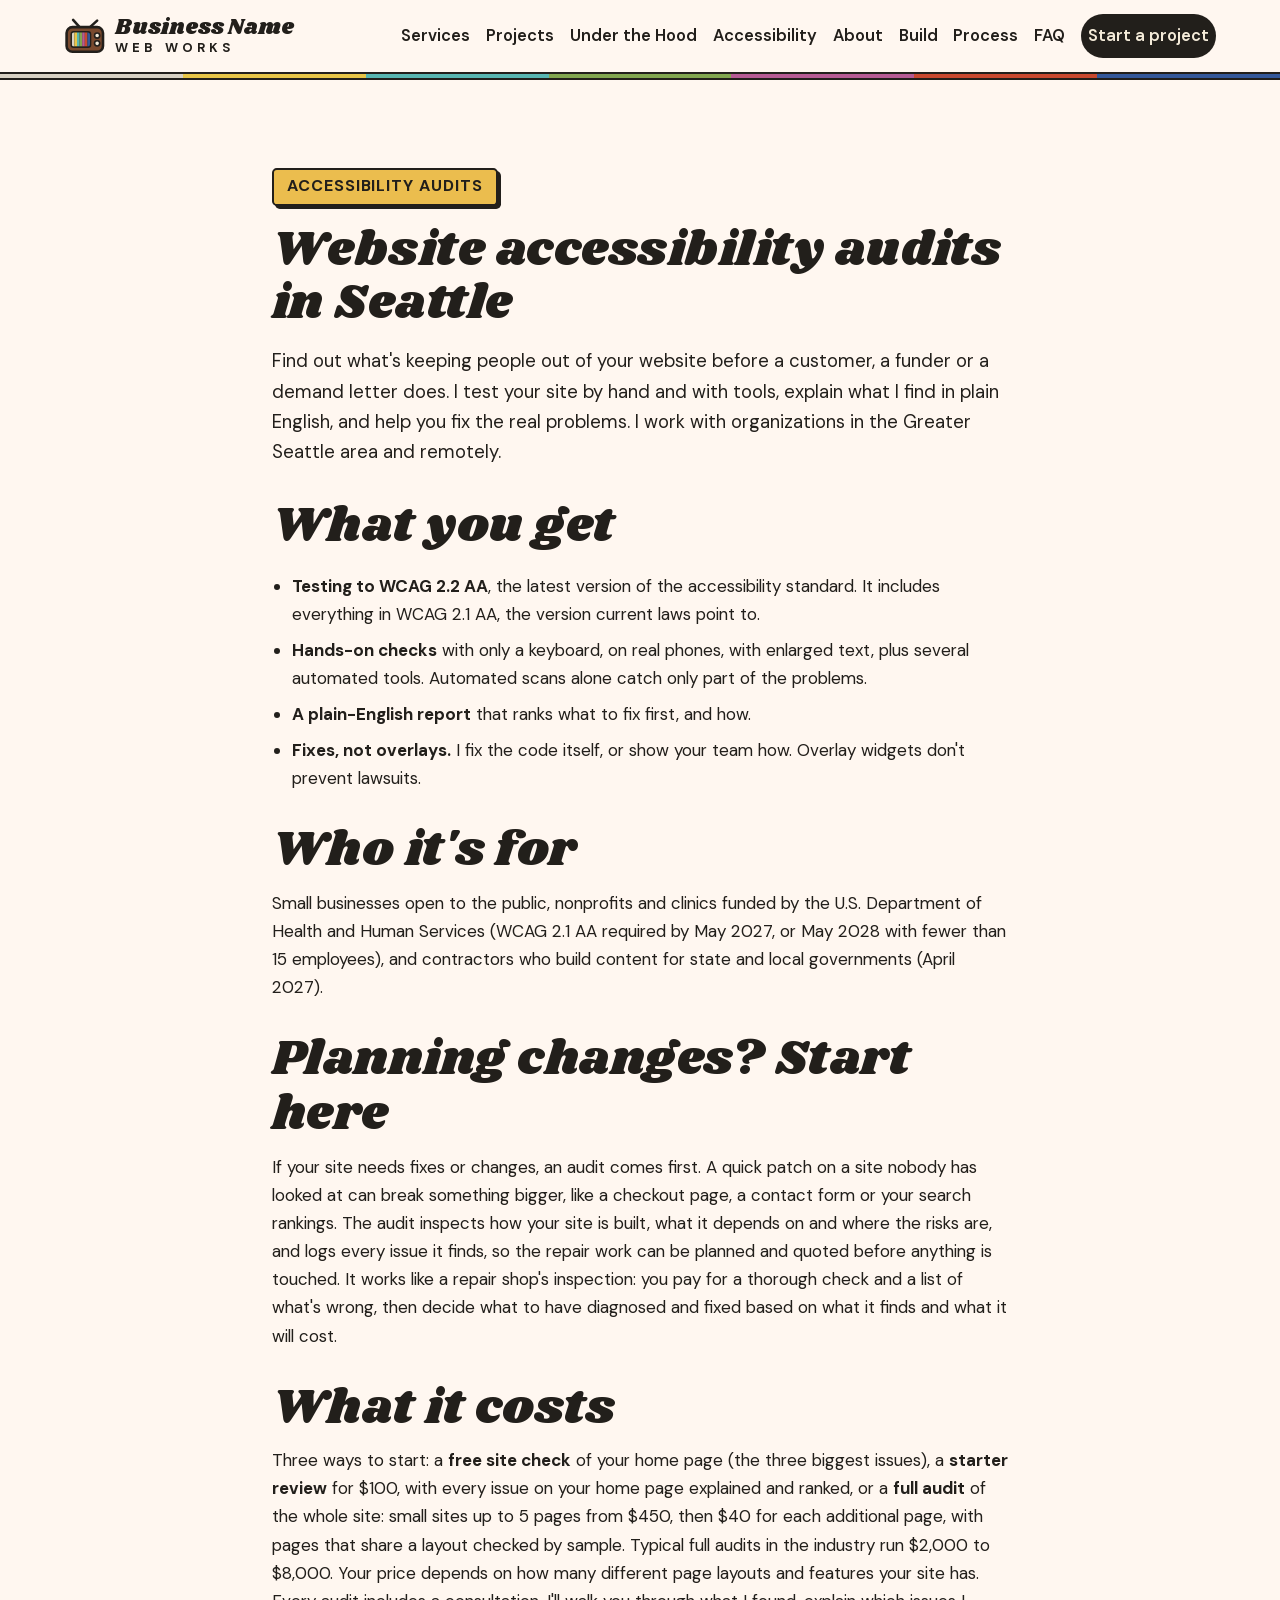
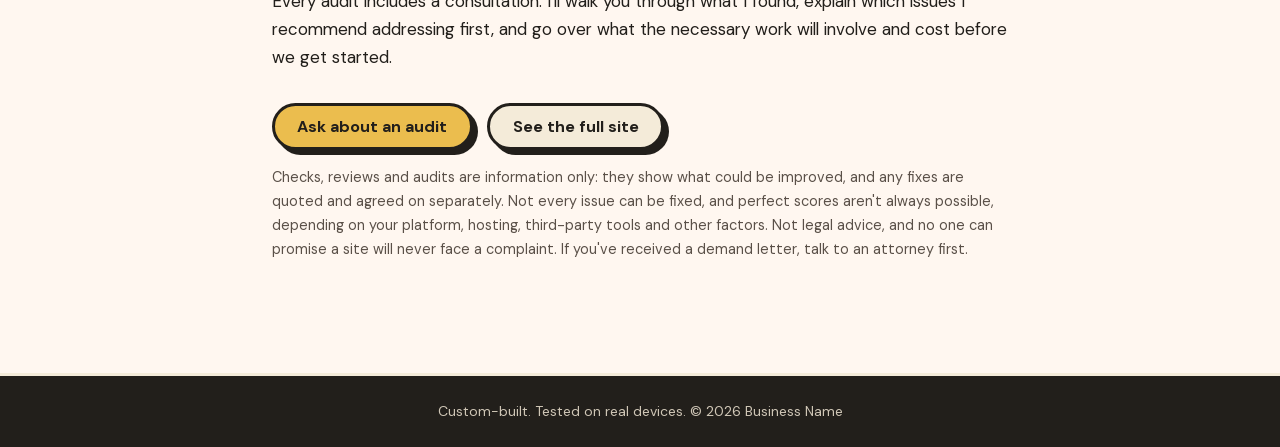
==== accessibility-audits-seattle.html @ ca2bae86 "TV story: one ghost at a time On the PLEASE STAND BY card the whole little ghost floats above the ba" ====
<!doctype html>
<html lang="en">
<head>
  <meta charset="utf-8">
  <meta name="viewport" content="width=device-width, initial-scale=1">
  <title>Website Accessibility Audits in Seattle | Business Name</title>
  <meta name="description" content="Website accessibility audits for Seattle-area small businesses, nonprofits and government contractors: WCAG 2.2 AA testing by hand and with tools, a plain-English report and real fixes, no overlays.">
  <link rel="canonical" href="https://mkwtek.github.io/freelance-site/accessibility-audits-seattle.html">
  <link rel="icon" href="images/favicon.svg" type="image/svg+xml">
  <link rel="preload" href="fonts/dm-sans-normal-400-700.woff2" as="font" type="font/woff2" crossorigin>
  <link rel="preload" href="fonts/shrikhand-normal-400.woff2" as="font" type="font/woff2" crossorigin>
  <link rel="preload" href="fonts/pirata-one-normal-400.woff2" as="font" type="font/woff2" crossorigin>
  <link rel="preload" href="fonts/new-rocker-normal-400.woff2" as="font" type="font/woff2" crossorigin>
  <link rel="preload" href="fonts/space-mono-normal-700.woff2" as="font" type="font/woff2" crossorigin>
  <link rel="stylesheet" href="styles.css?v=291">
</head>
<body class="landing">
  <svg class="svg-defs" width="0" height="0" aria-hidden="true" focusable="false"><filter id="letterpress" x="-5%" y="-10%" width="110%" height="120%"><feTurbulence type="fractalNoise" baseFrequency="1.4" numOctaves="1" seed="7" result="n"/><feColorMatrix in="n" type="matrix" values="0 0 0 0 0  0 0 0 0 0  0 0 0 0 0  0 0 0 -3 2.75" result="speck"/><feComposite in="SourceGraphic" in2="speck" operator="in" result="inked"/><feTurbulence type="fractalNoise" baseFrequency=".035" numOctaves="2" seed="3" result="w"/><feDisplacementMap in="inked" in2="w" scale="2.6" xChannelSelector="R" yChannelSelector="G"/></filter></svg>
  <a class="skip-link" href="#main">Skip to main content</a>

  <header class="site-header">
    <div class="wrap header-inner">
      <a class="brand" href="./#top" aria-label="Business Name Web Works, back to top">
        <svg class="brand-tv" viewBox="0 0 64 56" aria-hidden="true" focusable="false">
          <path d="M24 14 14 3M40 14 51 4" stroke="currentColor" stroke-width="4" stroke-linecap="round"/>
          <rect x="4" y="14" width="56" height="38" rx="9" fill="var(--walnut)" stroke="currentColor" stroke-width="4"/>
          <rect x="10" y="20" width="32" height="26" rx="5" fill="var(--ink)"/>
          <g clip-path="inset(0 round 4px)">
            <rect x="12" y="22" width="4" height="22" fill="var(--bar-gray)"/><rect x="16" y="22" width="4" height="22" fill="var(--bar-yellow)"/><rect x="20" y="22" width="4" height="22" fill="var(--bar-cyan)"/><rect x="24" y="22" width="4" height="22" fill="var(--bar-green)"/><rect x="28" y="22" width="4" height="22" fill="var(--bar-magenta)"/><rect x="32" y="22" width="4" height="22" fill="var(--bar-red)"/><rect x="36" y="22" width="4" height="22" fill="var(--bar-blue)"/>
          </g>
          <circle cx="51" cy="27" r="4" fill="var(--paper)" stroke="currentColor" stroke-width="2.5"/>
          <circle cx="51" cy="39" r="4" fill="var(--paper)" stroke="currentColor" stroke-width="2.5"/>
        </svg>
        <span class="brand-name">Business Name <span class="brand-sub">Web Works</span></span>
      </a>
      <button class="nav-toggle" type="button" aria-expanded="false" aria-controls="site-nav">
        <span class="nav-toggle-bars" aria-hidden="true"></span>
        <span class="nav-toggle-label">Menu</span>
      </button>
      <nav id="site-nav" class="site-nav" aria-label="Main">
        <ul>
          <li><a href="./#services">Services</a></li>
          <li><a href="./#work">Projects</a></li>
          <li><a href="./#why">Under <span class="nav-the">the </span>Hood</a></li>
          <li><a href="./#accessibility">Accessibility</a></li>
          <li><a href="./#about">About</a></li>
          <li><a href="./#how">Build</a></li>
          <li><a href="./#process">Process</a></li>
          <li><a href="./#faq">FAQ</a></li>
          <li><a class="nav-cta" href="./#contact">Start a project</a></li>
        </ul>
      </nav>
    </div>
  </header>

  <main id="main">
    <section class="section landing-hero">
      <div class="wrap landing-wrap">
        <p class="eyebrow">Accessibility audits</p>
        <h1>Website accessibility audits in Seattle</h1>
        <p class="landing-lede">Find out what's keeping people out of your website before a customer, a funder or a demand letter does. I test your site by hand and with tools, explain what I find in plain English, and help you fix the real problems. I work with organizations in the Greater Seattle area and remotely.</p>
        <h2>What you get</h2>
        <ul class="landing-list">
          <li><strong>Testing to WCAG 2.2 AA</strong>, the latest version of the accessibility standard. It includes everything in WCAG 2.1 AA, the version current laws point to.</li>
          <li><strong>Hands-on checks</strong> with only a keyboard, on real phones, with enlarged text, plus several automated tools. Automated scans alone catch only part of the problems.</li>
          <li><strong>A plain-English report</strong> that ranks what to fix first, and how.</li>
          <li><strong>Fixes, not overlays.</strong> I fix the code itself, or show your team how. Overlay widgets don't prevent lawsuits.</li>
        </ul>
        <h2>Who it's for</h2>
        <p>Small businesses open to the public, nonprofits and clinics funded by the U.S. Department of Health and Human Services (WCAG 2.1 AA required by May 2027, or May 2028 with fewer than 15 employees), and contractors who build content for state and local governments (April 2027).</p>
        <h2>Planning changes? Start here</h2>
        <p>If your site needs fixes or changes, an audit comes first. A quick patch on a site nobody has looked at can break something bigger, like a checkout page, a contact form or your search rankings. The audit inspects how your site is built, what it depends on and where the risks are, and logs every issue it finds, so the repair work can be planned and quoted before anything is touched. It works like a repair shop's inspection: you pay for a thorough check and a list of what's wrong, then decide what to have diagnosed and fixed based on what it finds and what it will cost.</p>
        <h2>What it costs</h2>
        <p>Three ways to start: a <strong>free site check</strong> of your home page (the three biggest issues), a <strong>starter review</strong> for $100, with every issue on your home page explained and ranked, or a <strong>full audit</strong> of the whole site: small sites up to 5 pages from $450, then $40 for each additional page, with pages that share a layout checked by sample. Typical full audits in the industry run $2,000 to $8,000. Your price depends on how many different page layouts and features your site has. Every audit includes a consultation. I'll walk you through what I found, explain which issues I recommend addressing first, and go over what the necessary work will involve and cost before we get started.</p>
        <div class="landing-cta">
          <a class="btn btn-primary" href="./#contact">Ask about an audit</a>
          <a class="btn btn-ghost" href="./#accessibility">See the full site</a>
        </div>
        <p class="landing-fine">Checks, reviews and audits are information only: they show what could be improved, and any fixes are quoted and agreed on separately. Not every issue can be fixed, and perfect scores aren't always possible, depending on your platform, hosting, third-party tools and other factors. Not legal advice, and no one can promise a site will never face a complaint. If you've received a demand letter, talk to an attorney first.</p>
      </div>
    </section>
  </main>

  <footer class="site-footer landing-footer">
    <div class="wrap"><p class="footer-small">Custom-built. Tested on real devices. &copy; 2026 Business Name</p></div>
  </footer>
  <script src="script.js?v=79" defer></script>
</body>
</html>
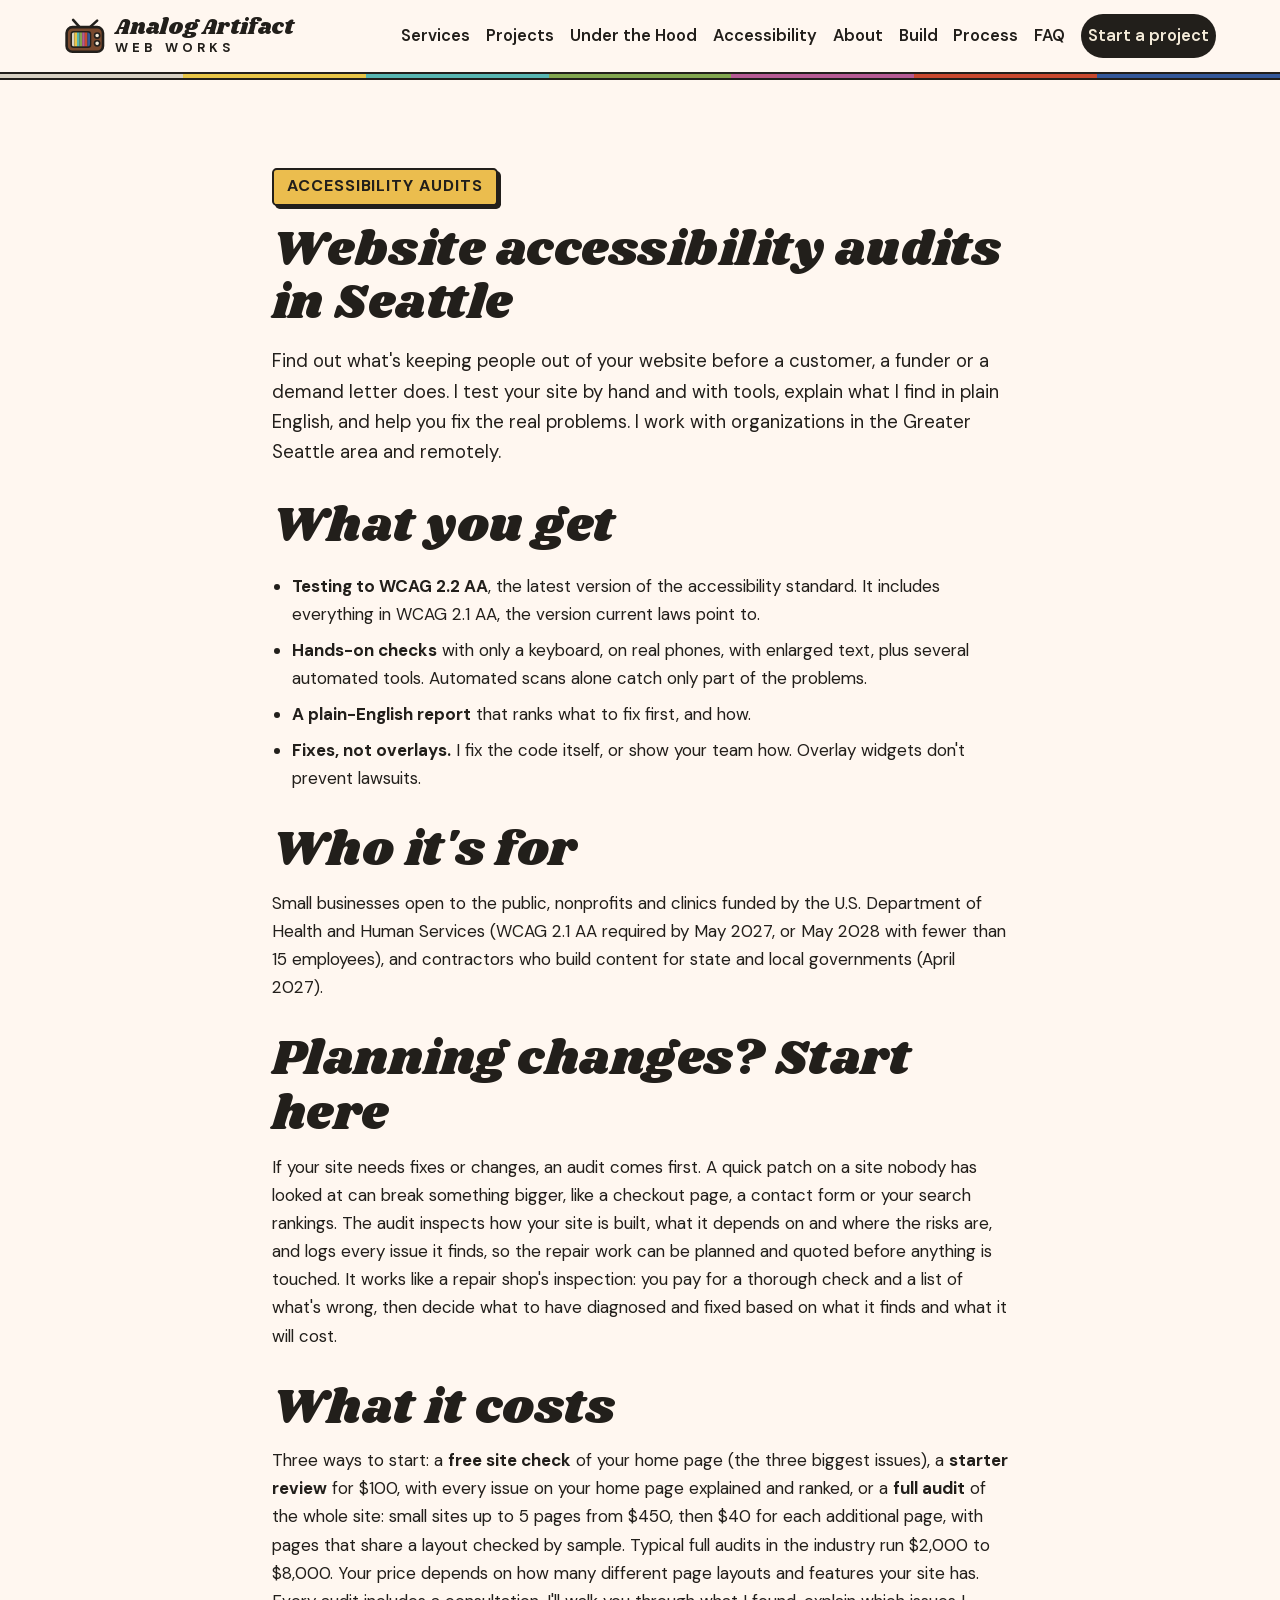
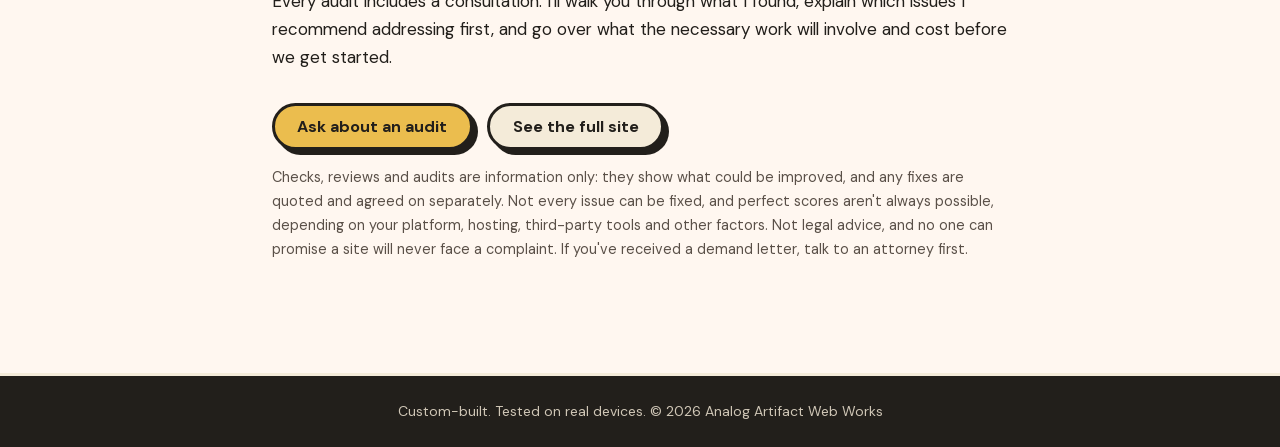
==== commit 784ba651: "Business name: Analog Artifact Web Works" ====
--- a/accessibility-audits-seattle.html
+++ b/accessibility-audits-seattle.html
@@ -3,7 +3,7 @@
 <head>
   <meta charset="utf-8">
   <meta name="viewport" content="width=device-width, initial-scale=1">
-  <title>Website Accessibility Audits in Seattle | Business Name</title>
+  <title>Website Accessibility Audits in Seattle | Analog Artifact Web Works</title>
   <meta name="description" content="Website accessibility audits for Seattle-area small businesses, nonprofits and government contractors: WCAG 2.2 AA testing by hand and with tools, a plain-English report and real fixes, no overlays.">
   <link rel="canonical" href="https://mkwtek.github.io/freelance-site/accessibility-audits-seattle.html">
   <link rel="icon" href="images/favicon.svg" type="image/svg+xml">
@@ -12,7 +12,7 @@
   <link rel="preload" href="fonts/pirata-one-normal-400.woff2" as="font" type="font/woff2" crossorigin>
   <link rel="preload" href="fonts/new-rocker-normal-400.woff2" as="font" type="font/woff2" crossorigin>
   <link rel="preload" href="fonts/space-mono-normal-700.woff2" as="font" type="font/woff2" crossorigin>
-  <link rel="stylesheet" href="styles.css?v=291">
+  <link rel="stylesheet" href="styles.css?v=292">
 </head>
 <body class="landing">
   <svg class="svg-defs" width="0" height="0" aria-hidden="true" focusable="false"><filter id="letterpress" x="-5%" y="-10%" width="110%" height="120%"><feTurbulence type="fractalNoise" baseFrequency="1.4" numOctaves="1" seed="7" result="n"/><feColorMatrix in="n" type="matrix" values="0 0 0 0 0  0 0 0 0 0  0 0 0 0 0  0 0 0 -3 2.75" result="speck"/><feComposite in="SourceGraphic" in2="speck" operator="in" result="inked"/><feTurbulence type="fractalNoise" baseFrequency=".035" numOctaves="2" seed="3" result="w"/><feDisplacementMap in="inked" in2="w" scale="2.6" xChannelSelector="R" yChannelSelector="G"/></filter></svg>
@@ -20,7 +20,7 @@
 
   <header class="site-header">
     <div class="wrap header-inner">
-      <a class="brand" href="./#top" aria-label="Business Name Web Works, back to top">
+      <a class="brand" href="./#top" aria-label="Analog Artifact Web Works, back to top">
         <svg class="brand-tv" viewBox="0 0 64 56" aria-hidden="true" focusable="false">
           <path d="M24 14 14 3M40 14 51 4" stroke="currentColor" stroke-width="4" stroke-linecap="round"/>
           <rect x="4" y="14" width="56" height="38" rx="9" fill="var(--walnut)" stroke="currentColor" stroke-width="4"/>
@@ -31,7 +31,7 @@
           <circle cx="51" cy="27" r="4" fill="var(--paper)" stroke="currentColor" stroke-width="2.5"/>
           <circle cx="51" cy="39" r="4" fill="var(--paper)" stroke="currentColor" stroke-width="2.5"/>
         </svg>
-        <span class="brand-name">Business Name <span class="brand-sub">Web Works</span></span>
+        <span class="brand-name">Analog Artifact <span class="brand-sub">Web Works</span></span>
       </a>
       <button class="nav-toggle" type="button" aria-expanded="false" aria-controls="site-nav">
         <span class="nav-toggle-bars" aria-hidden="true"></span>
@@ -82,8 +82,8 @@
   </main>
 
   <footer class="site-footer landing-footer">
-    <div class="wrap"><p class="footer-small">Custom-built. Tested on real devices. &copy; 2026 Business Name</p></div>
+    <div class="wrap"><p class="footer-small">Custom-built. Tested on real devices. &copy; 2026 Analog Artifact Web Works</p></div>
   </footer>
-  <script src="script.js?v=79" defer></script>
+  <script src="script.js?v=80" defer></script>
 </body>
 </html>
--- a/styles.css
+++ b/styles.css
@@ -1,5 +1,5 @@
 /* ==========================================================================
-   Business Name (placeholder) - styles
+   Analog Artifact Web Works - styles
    Look: vintage cartoon + analog tech (old TV, color bars, dials, meters)
    Rules: text in rem, breakpoints in em, px only for borders/shadows/details.
    Never set html font-size in px. No color/background fades on buttons.
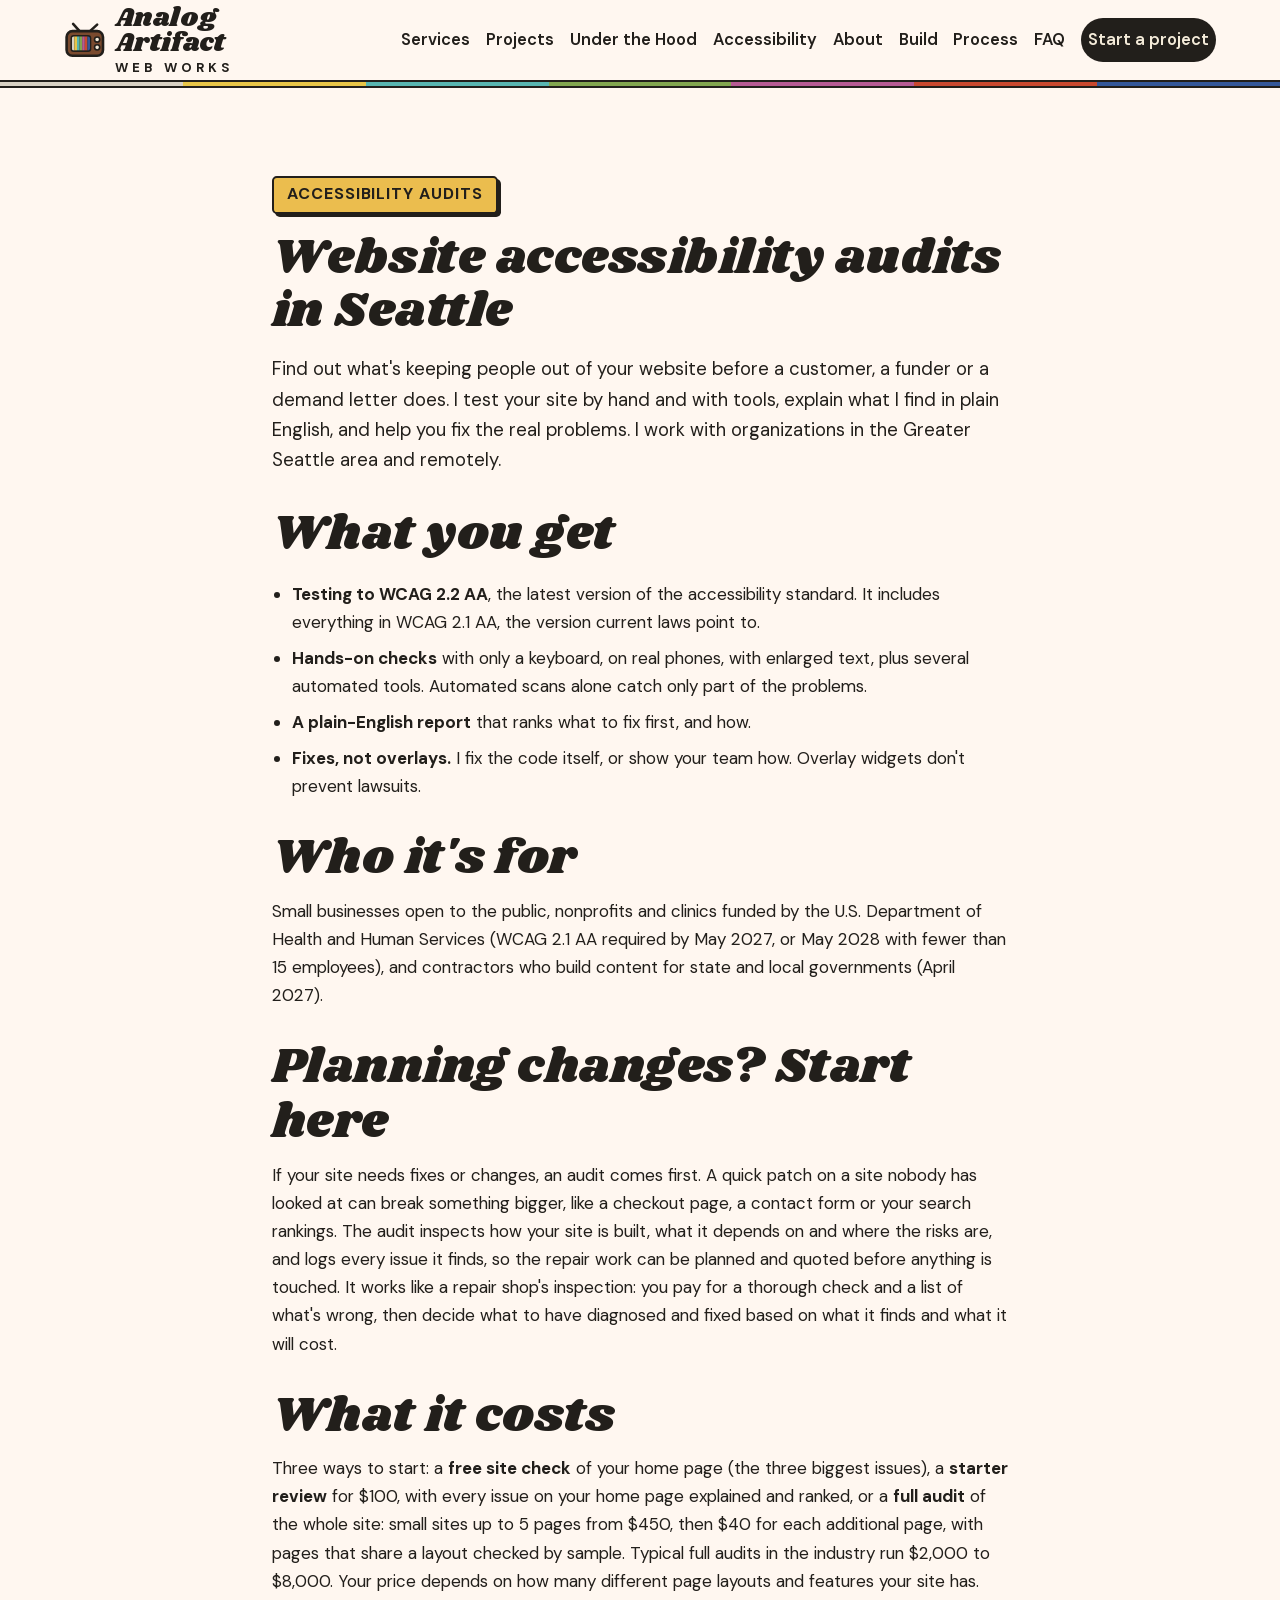
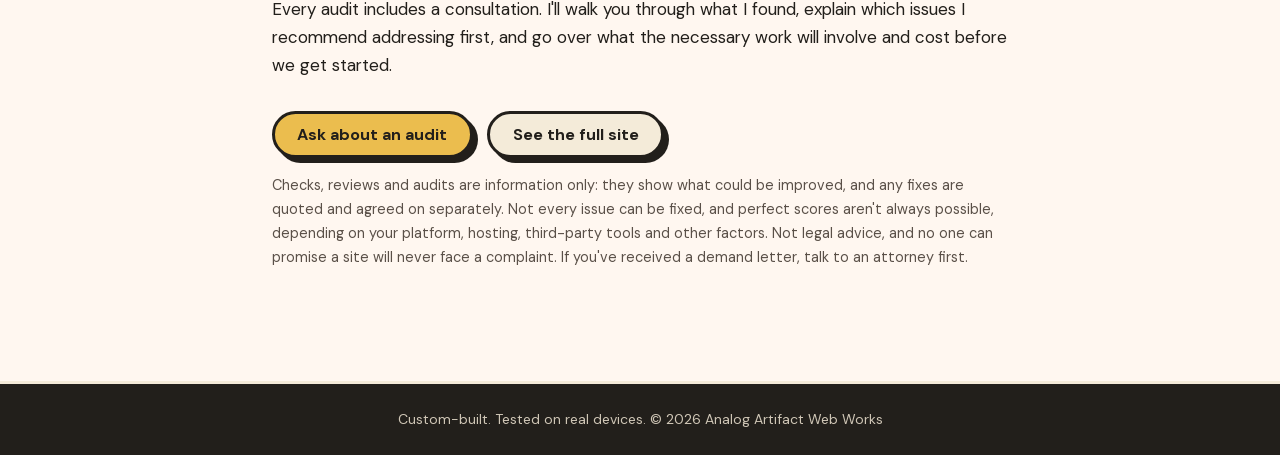
==== commit 8ea5c726: "Bigger stacked business name in the header; hero tag adds Remote across the U.S." ====
--- a/accessibility-audits-seattle.html
+++ b/accessibility-audits-seattle.html
@@ -12,7 +12,7 @@
   <link rel="preload" href="fonts/pirata-one-normal-400.woff2" as="font" type="font/woff2" crossorigin>
   <link rel="preload" href="fonts/new-rocker-normal-400.woff2" as="font" type="font/woff2" crossorigin>
   <link rel="preload" href="fonts/space-mono-normal-700.woff2" as="font" type="font/woff2" crossorigin>
-  <link rel="stylesheet" href="styles.css?v=292">
+  <link rel="stylesheet" href="styles.css?v=293">
 </head>
 <body class="landing">
   <svg class="svg-defs" width="0" height="0" aria-hidden="true" focusable="false"><filter id="letterpress" x="-5%" y="-10%" width="110%" height="120%"><feTurbulence type="fractalNoise" baseFrequency="1.4" numOctaves="1" seed="7" result="n"/><feColorMatrix in="n" type="matrix" values="0 0 0 0 0  0 0 0 0 0  0 0 0 0 0  0 0 0 -3 2.75" result="speck"/><feComposite in="SourceGraphic" in2="speck" operator="in" result="inked"/><feTurbulence type="fractalNoise" baseFrequency=".035" numOctaves="2" seed="3" result="w"/><feDisplacementMap in="inked" in2="w" scale="2.6" xChannelSelector="R" yChannelSelector="G"/></filter></svg>
@@ -31,7 +31,7 @@
           <circle cx="51" cy="27" r="4" fill="var(--paper)" stroke="currentColor" stroke-width="2.5"/>
           <circle cx="51" cy="39" r="4" fill="var(--paper)" stroke="currentColor" stroke-width="2.5"/>
         </svg>
-        <span class="brand-name">Analog Artifact <span class="brand-sub">Web Works</span></span>
+        <span class="brand-name">Analog <span class="brand-l2">Artifact</span> <span class="brand-sub">Web Works</span></span>
       </a>
       <button class="nav-toggle" type="button" aria-expanded="false" aria-controls="site-nav">
         <span class="nav-toggle-bars" aria-hidden="true"></span>
--- a/styles.css
+++ b/styles.css
@@ -253,13 +253,14 @@
 /* the cream shadow above the header fills the 1-2px sliver of page that can peek through above it while scrolling on
    high-density phone screens (the browser rounds the sticky header's position to a fraction of a pixel) */
 .site-header { position: sticky; top: 0; z-index: 50; background: var(--paper); border-bottom: 0; box-shadow: 0 -0.5rem 0 var(--white-warm); }
-.header-inner { display: flex; align-items: center; justify-content: space-between; gap: 1rem; min-height: 4.5rem; }
+.header-inner { display: flex; align-items: center; justify-content: space-between; gap: 1rem; min-height: 5rem; }   /* 80px: room for the stacked business name */
 .brand { min-width: 0; min-height: 2.75rem; display: flex; align-items: center; gap: 0.6rem; color: var(--ink); text-decoration: none; }   /* 44px tall: the WCAG AAA tap size */
 .brand-tv { width: 2.6rem; height: auto; flex: none; }
-.brand-name { font-family: var(--font-display); font-size: 1.35rem; line-height: 1; }
+.brand-name { font-family: var(--font-display); font-size: 1.65rem; line-height: 0.95; }
+.brand-l2 { display: block; }   /* "Analog" over "Artifact": stacking lets the name be bigger without crowding the menu or the phone buttons */
 /* "WEB WORKS" on its own line under the name, smaller and spaced out, so a longer business name still fits the header;
    never under 0.6rem, even when the name shrinks on small phones */
-.brand-sub { display: block; margin-top: 0.3em; font: 800 max(0.6em, 0.6rem)/1 var(--font-body); letter-spacing: 0.32em; text-transform: uppercase; }
+.brand-sub { display: block; margin-top: 0.35em; white-space: nowrap; font: 800 max(0.5em, 0.6rem)/1 var(--font-body); letter-spacing: 0.3em; text-transform: uppercase; }
 .site-nav ul { display: flex; align-items: center; gap: 0.1rem; list-style: none; margin: 0; padding: 0; }
 .site-nav a {
   display: inline-block; padding: 0.55rem 0.45rem; border-radius: 999px;   /* snug enough that the full menu, the logo and the Pause button share one row */
@@ -330,18 +331,16 @@
   .site-nav a:not(.nav-cta):hover, .site-nav a:not(.nav-cta):active, .site-nav a[aria-current]:not(.nav-cta) { background: var(--gold); }   /* yellow on hover or tap; ink text on it 9.3:1 (AAA) */
 }
 .site-header, .site-nav { background: var(--white-warm); }
-/* Phones: hide the word "Menu" (still read by screen readers), and let the name shrink with the screen, so the name,
-   the Pause button and the Menu button always share one row */
+/* Phones: hide the word "Menu" (still read by screen readers), and size the stacked name to the screen (about 26px
+   on most phones), so the name, the Pause button and the Menu button always share one row */
 @media (max-width: 30em) {
   .nav-toggle-label { position: absolute; width: 1px; height: 1px; overflow: hidden; clip: rect(0 0 0 0); white-space: nowrap; }
   .nav-toggle { padding: 0.4rem 0.7rem; }
-  .brand-name { font-size: clamp(0.78rem, 4vw, 1.35rem); }
-}
-/* most phones (wider than 21em at the browser's text size): the name a little bigger (about 17px at 390px wide) and
-   a little more room between the round pause button's lettering and the menu button; narrower screens and very
-   large text settings keep the sizes above, which already fit */
+  .brand-name { font-size: clamp(0.95rem, 7vw, 1.6rem); }
+}
+/* most phones (wider than 21em at the browser's text size): a little more room between the round pause button's
+   lettering and the menu button */
 @media (min-width: 21em) and (max-width: 30em) {
-  .brand-name { font-size: clamp(0.8rem, 5vw - 2.5px, 1.35rem); }
   .nav-toggle { margin-left: 0.4rem; }
 }
 @media (max-width: 22em) { .brand-tv { width: 2.1rem; } .brand { gap: 0.45rem; } }   /* the narrowest phones: a smaller TV logo too */
@@ -366,7 +365,8 @@
    and the round pause button is a little smaller, so the name never runs under the button. Below 15em (24px text on a
    375px phone) the TV logo steps aside too; the name still links home. */
 @media (max-width: 18.5em) {
-  .brand-name { white-space: normal; }
+  .brand-name { white-space: normal; font-size: 0.95rem; }
+  .brand-sub { white-space: normal; }   /* "WEB WORKS" may wrap here instead of running under the buttons */
   .motion-mini svg { width: 3.75rem; height: 3.75rem; }
 }
 @media (max-width: 15em) { .brand-tv { display: none; } }
